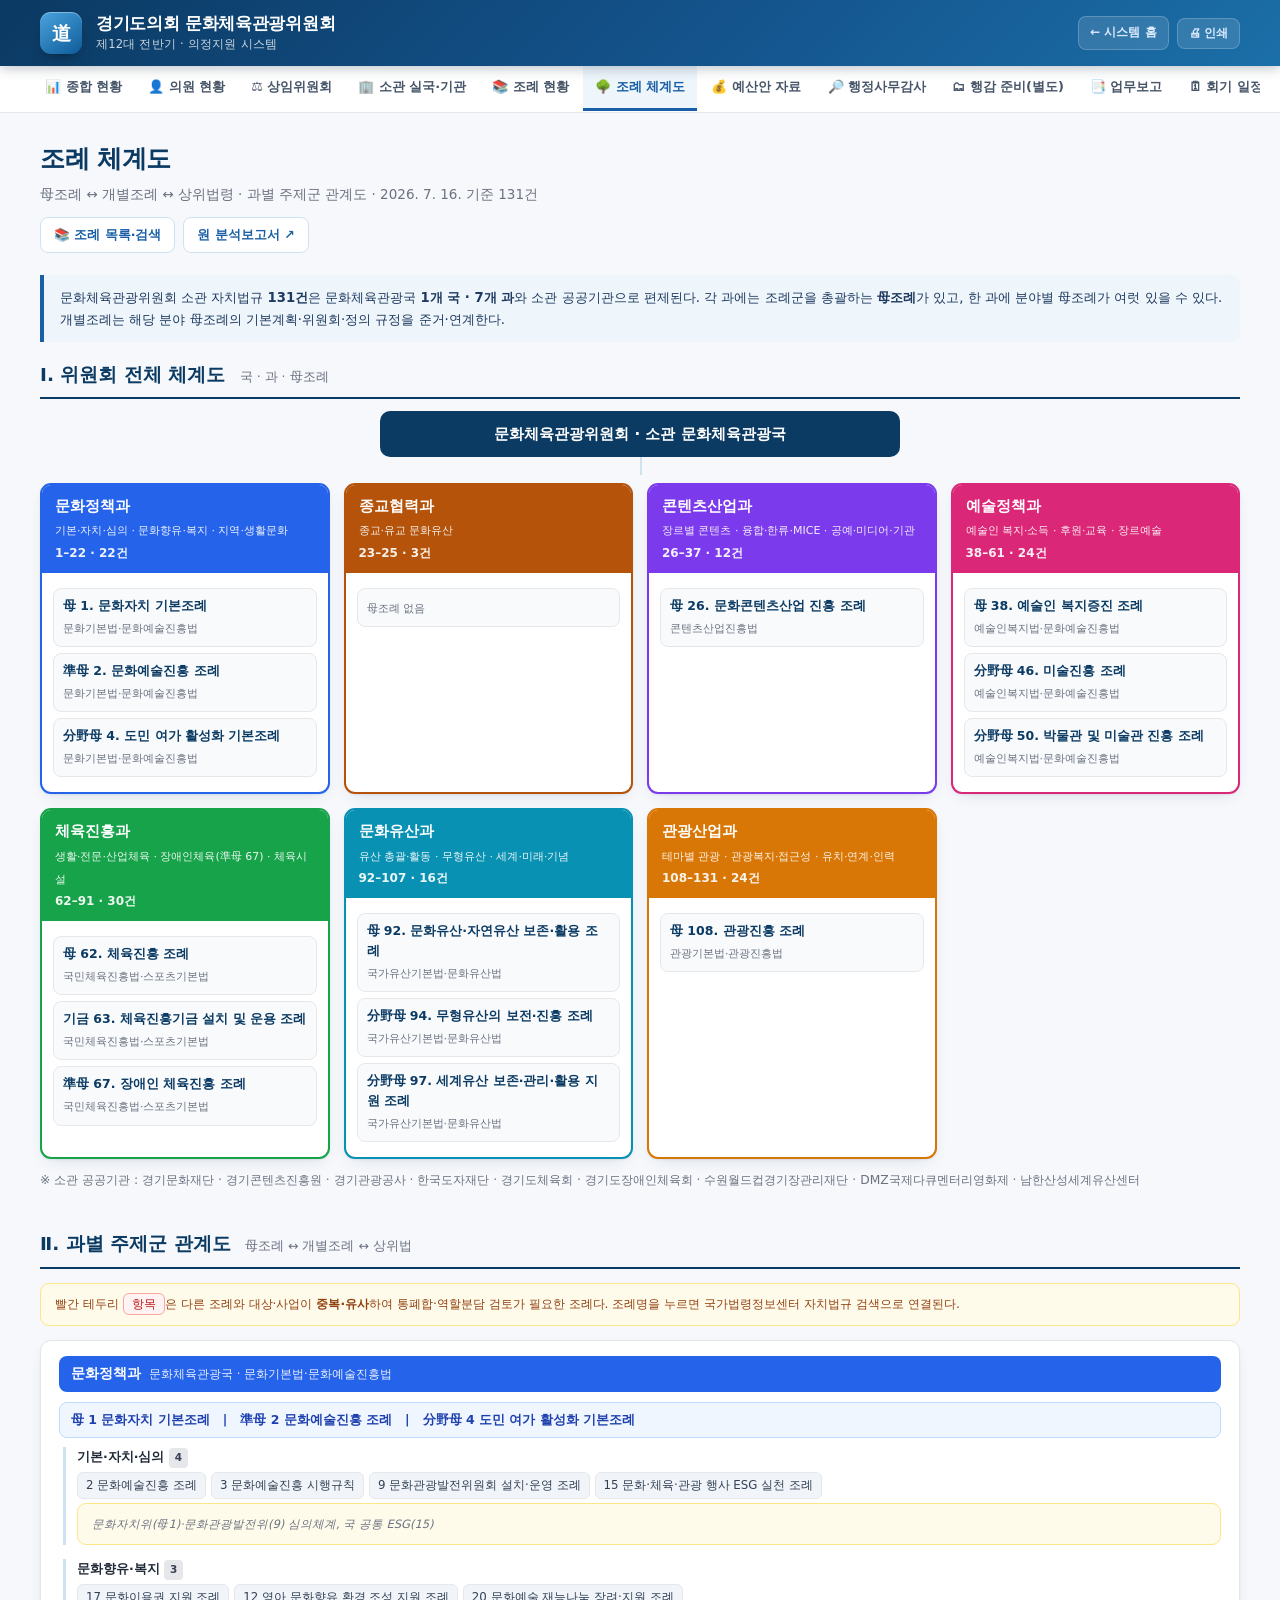
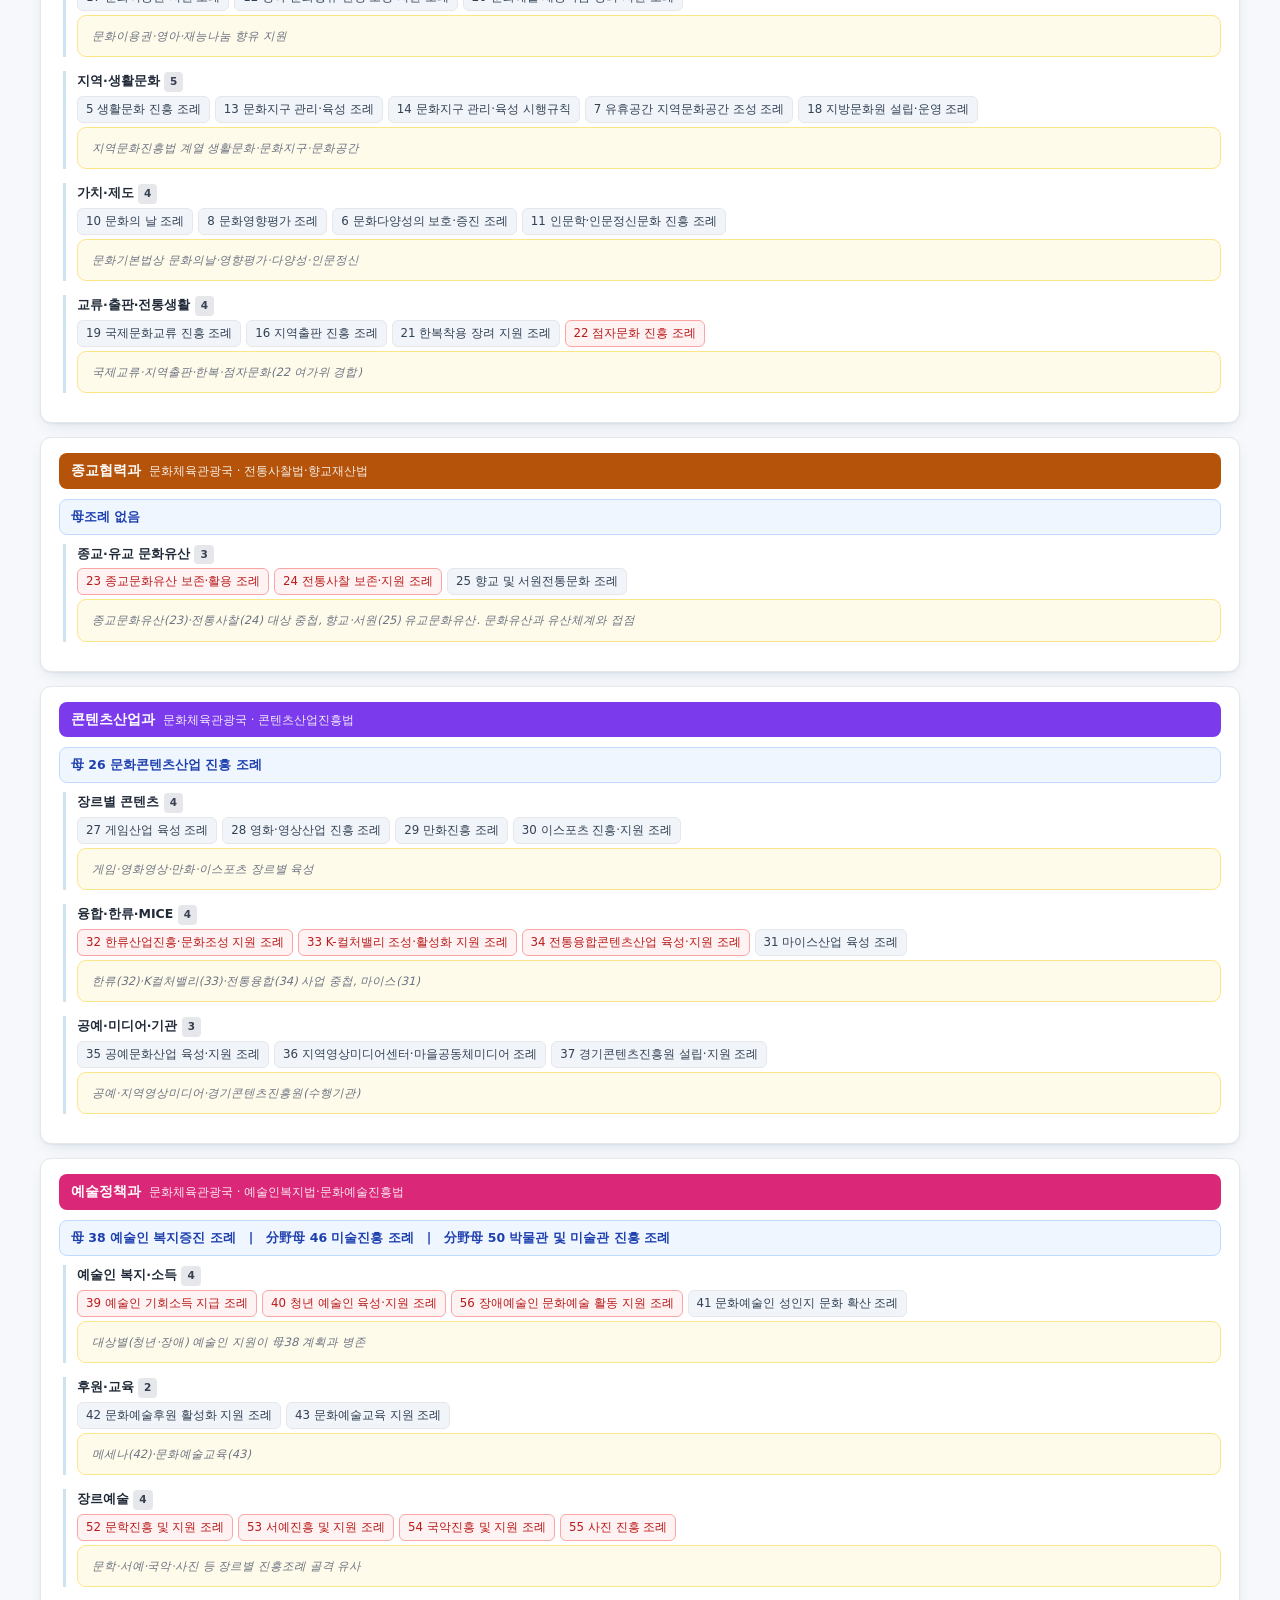
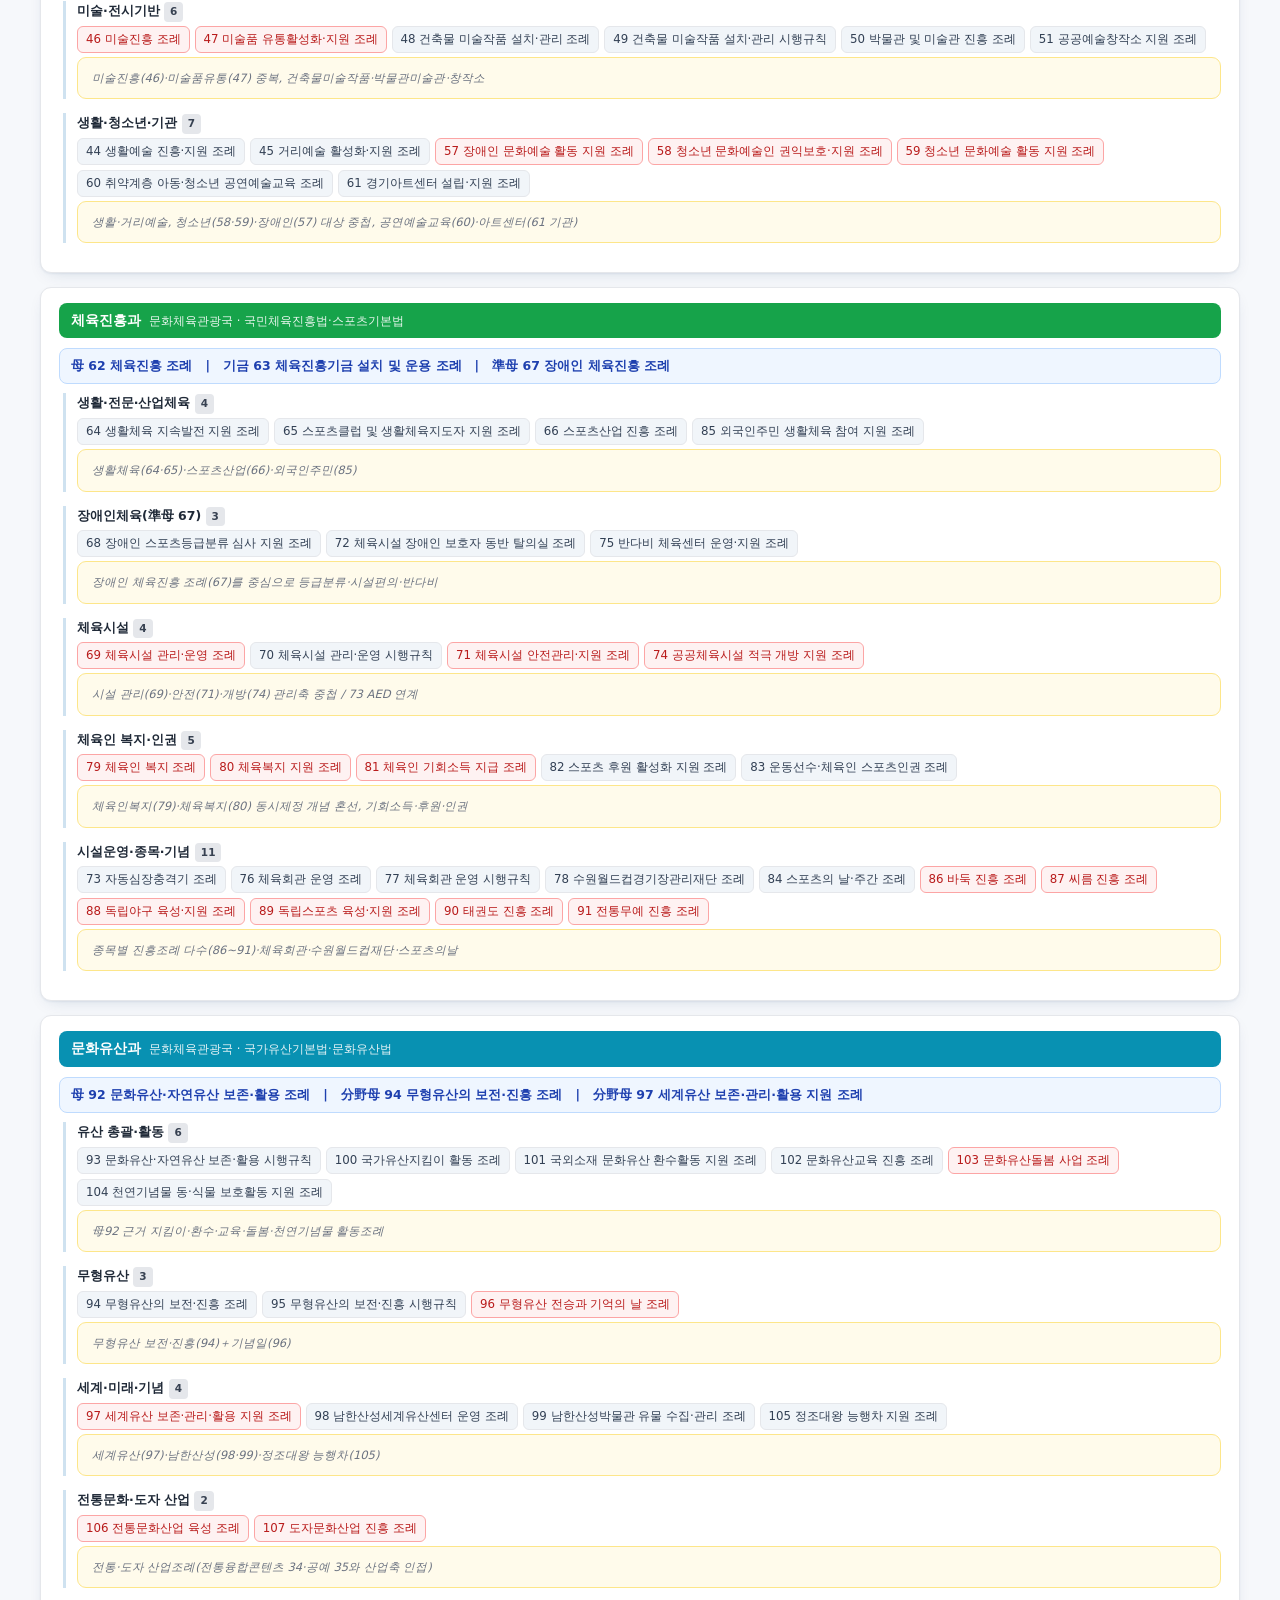
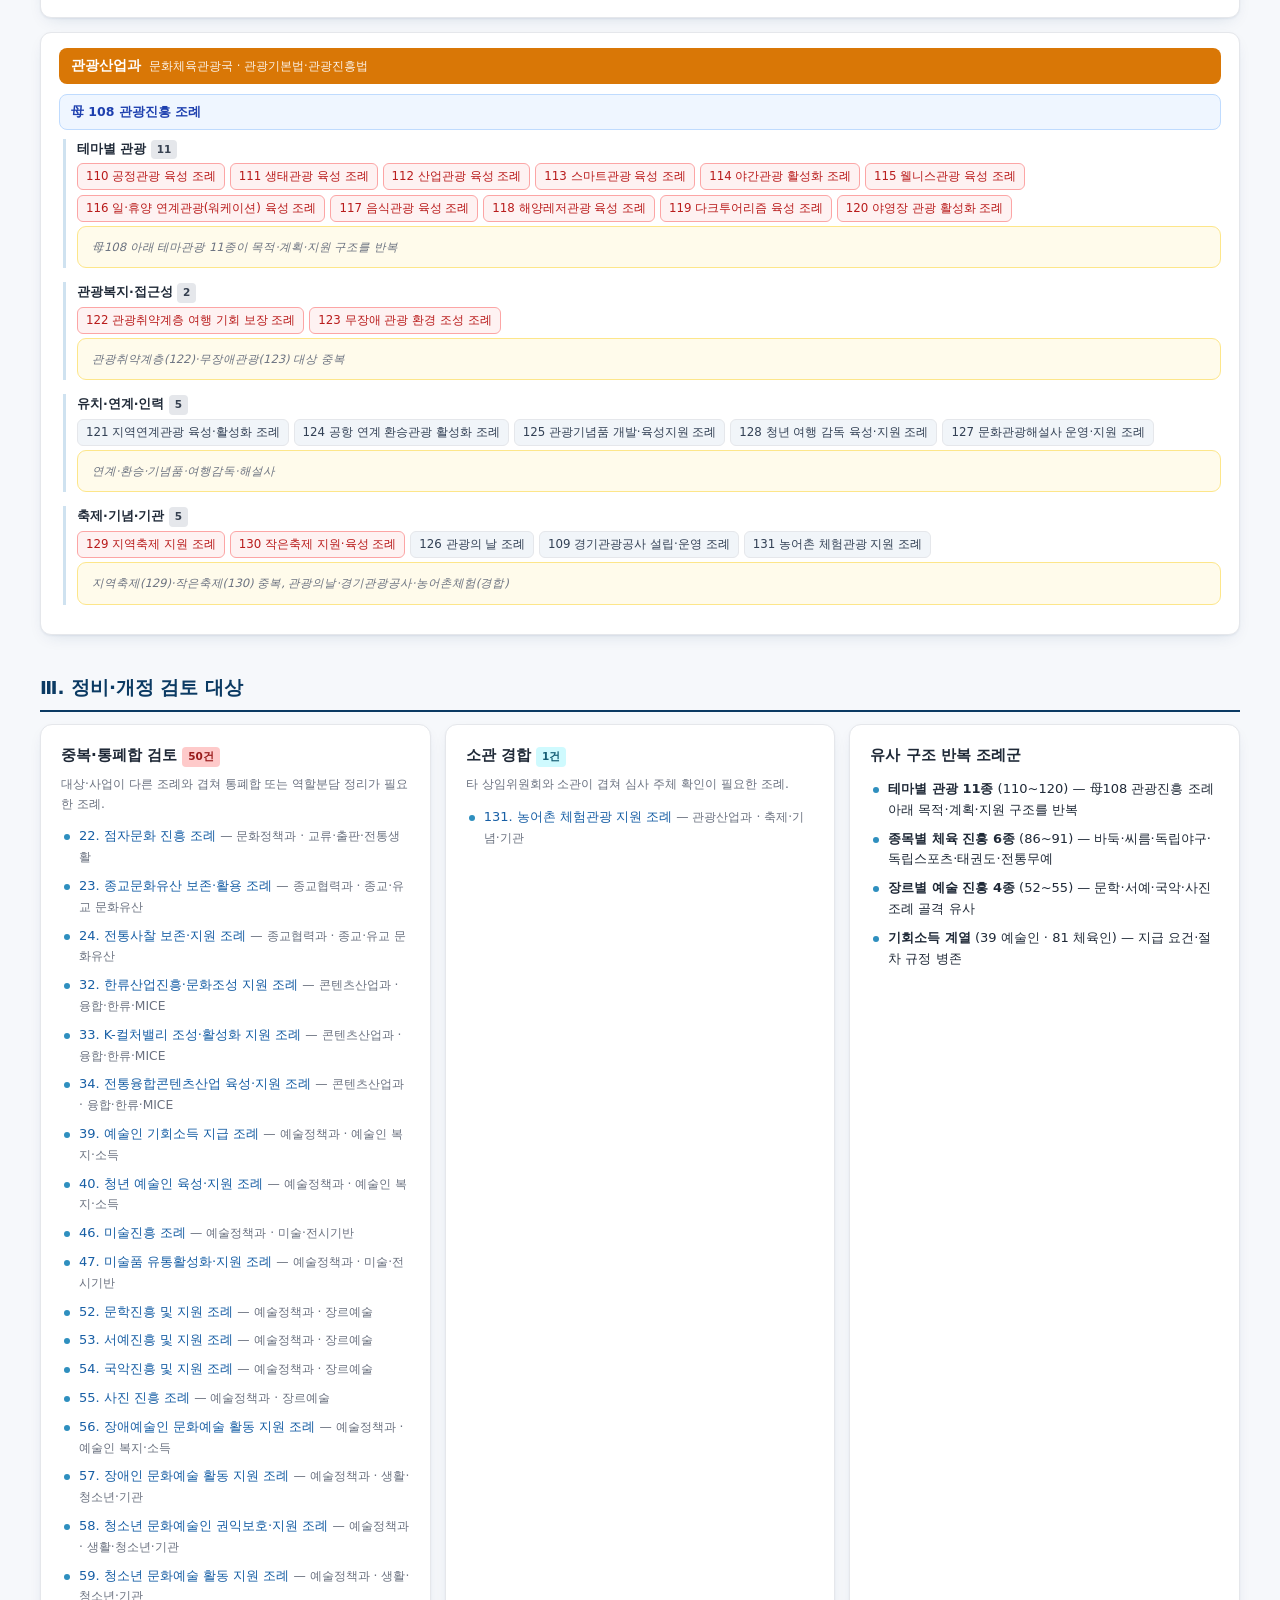
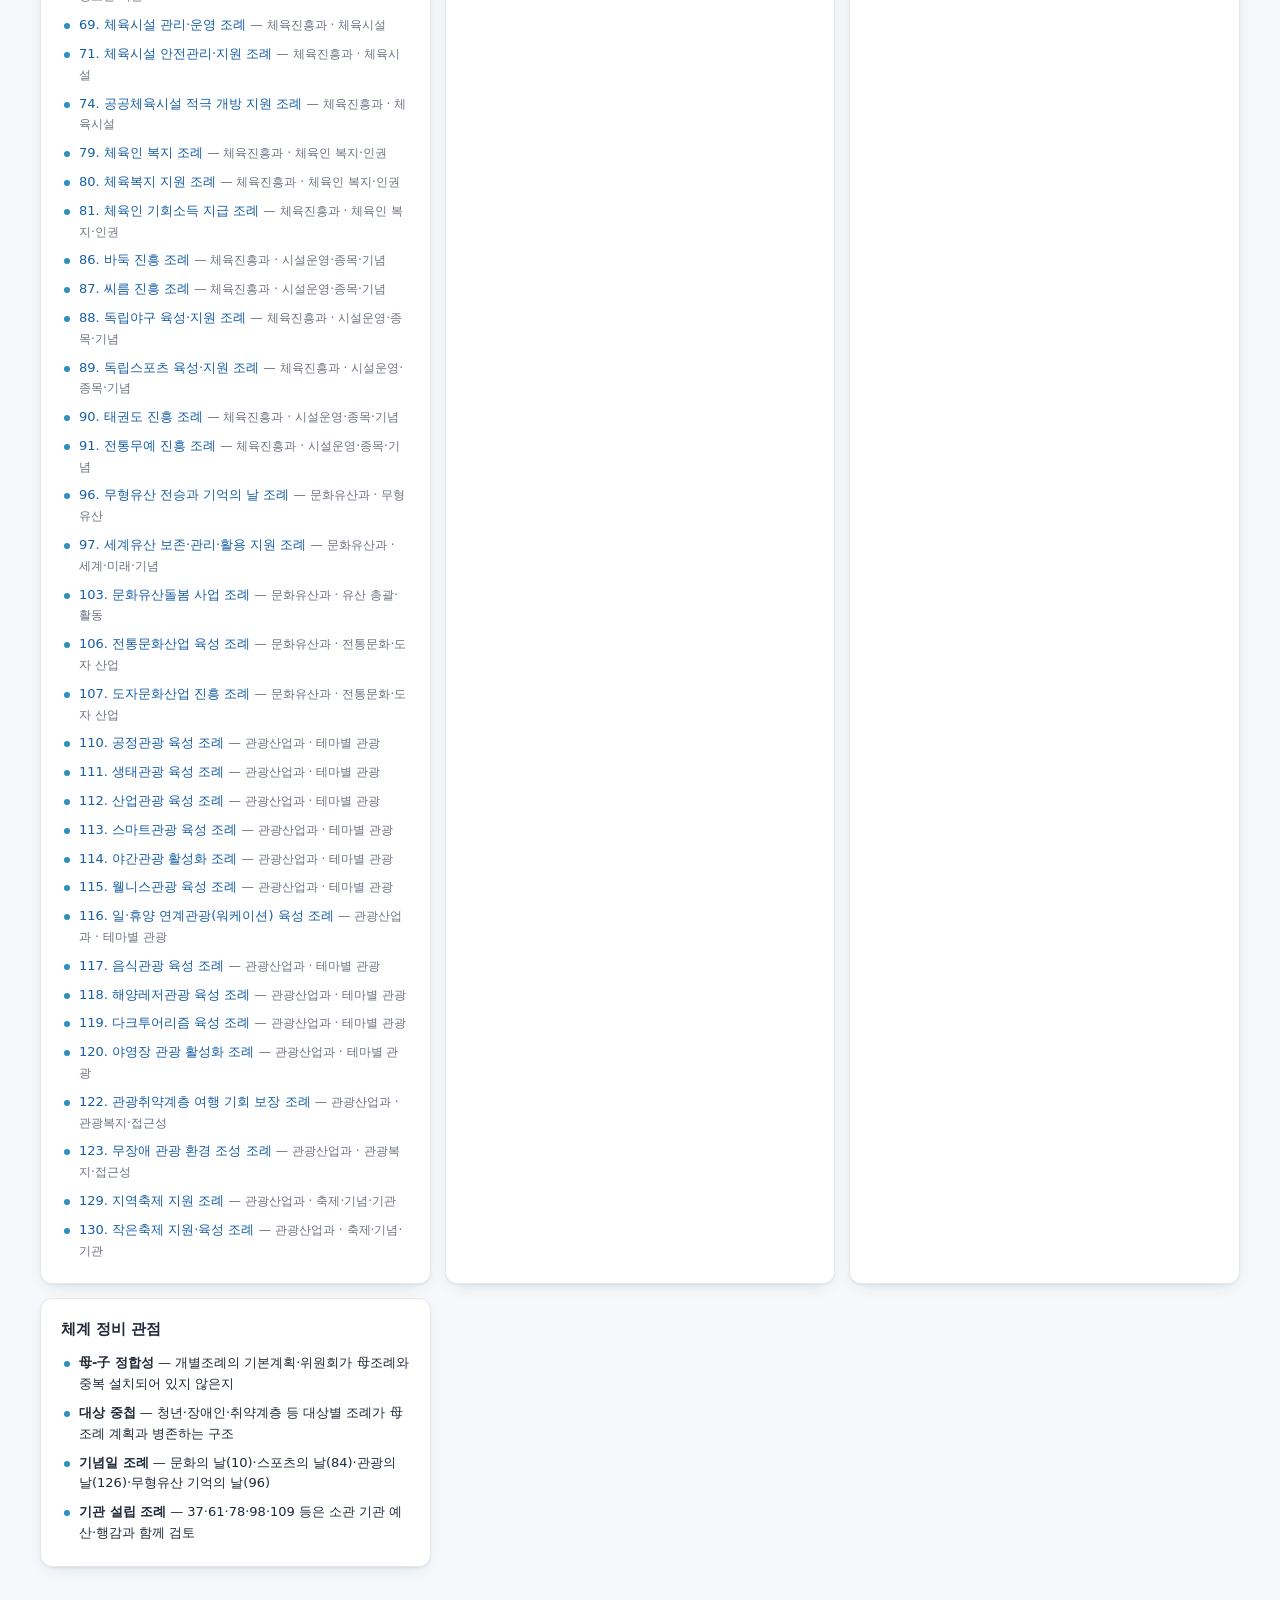
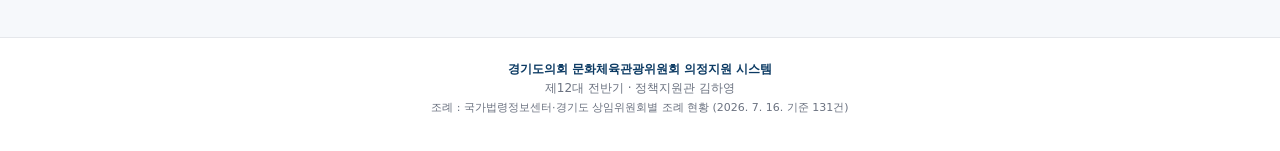
==== maptree.html @ d8f38778 "feat: 문화체육관광위원회 의정지원 시스템 공개 배포본 제12대 전반기 문화체육관광위원회 의정지원 사이트 11개 페이지.  - 위원 15명 현황(직위·정당·선거구), 소관 자치법" ====
<!DOCTYPE html>
<html lang="ko">
<head>
<meta charset="UTF-8">
<meta name="viewport" content="width=device-width,initial-scale=1">
<title>조례 체계도 | 경기도의회 문화체육관광위원회</title>
<link rel="stylesheet" href="assets/site.css">
<style>
  .root{text-align:center;background:var(--navy);color:#fff;font-weight:800;padding:11px;border-radius:10px;
    max-width:520px;margin:10px auto 26px;position:relative;font-size:15px}
  .root:after{content:"";position:absolute;left:50%;bottom:-18px;width:2px;height:18px;background:var(--gb)}
  .guks{display:grid;grid-template-columns:repeat(auto-fit,minmax(255px,1fr));gap:14px}
  .guk{border:2px solid var(--gc);border-radius:11px;overflow:hidden;background:#fff;box-shadow:var(--shadow)}
  .guk-head{background:var(--gc);color:#fff;padding:10px 13px}
  .guk-head b{font-size:14.5px;display:block}
  .guk-head span{font-size:11px;opacity:.92}
  .guk-head .cn{font-size:12px;font-weight:800;margin-top:2px;display:block}
  .guk-body{padding:9px 11px}
  .mo{border:1px solid var(--line);border-radius:8px;padding:7px 9px;margin:6px 0;background:#f8fafc}
  .mo b{font-size:12.5px;display:block;color:var(--navy)}
  .mo span{font-size:11px;color:var(--mut)}
  .tree{border:1px solid var(--line);border-radius:11px;background:#fff;padding:15px 18px;margin-bottom:14px;
    box-shadow:var(--shadow);break-inside:avoid}
  .tree > .hd{font-weight:800;color:#fff;background:var(--gc);border-radius:8px;padding:7px 12px;
    font-size:13.5px;margin-bottom:10px;display:flex;flex-wrap:wrap;gap:8px;align-items:baseline}
  .tree > .hd span{font-weight:400;font-size:11.5px;opacity:.9}
  .branch{margin:9px 0 9px 4px;border-left:3px solid var(--gb);padding-left:11px}
  .branch > .bh{font-weight:700;font-size:12.5px;color:var(--ink);margin-bottom:4px}
  .branch .note{font-size:11.5px;color:var(--mut);font-style:italic;margin-top:4px}
  .mrow{background:#eff6ff;border:1px solid #bfdbfe;border-radius:8px;padding:7px 11px;
    font-size:12.5px;color:#1e40af;font-weight:700;margin-bottom:9px}
</style>
</head>
<body>
<div class="wrap">
  <div class="page-head">
    <h1>조례 체계도</h1>
    <p class="sub">母조례 ↔ 개별조례 ↔ 상위법령 · 과별 주제군 관계도 · 2026. 7. 16. 기준 131건</p>
    <div class="acts">
      <a class="btn" href="ordinances.html">📚 조례 목록·검색</a>
      <a class="btn" href="../문화체육관광위원회_조례체계분석.html">원 분석보고서 ↗</a>
    </div>
  </div>

  <div class="lead-box">
    문화체육관광위원회 소관 자치법규 <b>131건</b>은 문화체육관광국 <b>1개 국 · 7개 과</b>와 소관 공공기관으로 편제된다.
    각 과에는 조례군을 총괄하는 <b>母조례</b>가 있고, 한 과에 분야별 母조례가 여럿 있을 수 있다.
    개별조례는 해당 분야 母조례의 기본계획·위원회·정의 규정을 준거·연계한다.
  </div>

  <h2 class="sec">Ⅰ. 위원회 전체 체계도 <small>국 · 과 · 母조례</small></h2>
  <div class="root">문화체육관광위원회 · 소관 문화체육관광국</div>
  <div class="guks" id="guks"></div>
  <p class="muted" style="margin-top:12px">※ 소관 공공기관 : 경기문화재단 · 경기콘텐츠진흥원 · 경기관광공사 · 한국도자재단 · 경기도체육회 ·
    경기도장애인체육회 · 수원월드컵경기장관리재단 · DMZ국제다큐멘터리영화제 · 남한산성세계유산센터</p>

  <h2 class="sec">Ⅱ. 과별 주제군 관계도 <small>母조례 ↔ 개별조례 ↔ 상위법</small></h2>
  <div class="note">
    빨간 테두리 <span class="chip dup">항목</span>은 다른 조례와 대상·사업이 <b>중복·유사</b>하여 통폐합·역할분담 검토가 필요한 조례다.
    조례명을 누르면 국가법령정보센터 자치법규 검색으로 연결된다.
  </div>
  <div id="trees"></div>

  <h2 class="sec">Ⅲ. 정비·개정 검토 대상</h2>
  <div class="grid g2" id="review"></div>
</div>

<script src="assets/site.js"></script>
<script>
shell('maptree.html');
const COLORS = ['#2563eb','#b45309','#7c3aed','#db2777','#16a34a','#0891b2','#d97706'];
const lawURL = n => 'https://www.law.go.kr/LSW/ordinScListR.do?query=' + encodeURIComponent('경기도 ' + n);

(async () => {
  const O = await load('ordinances.json');
  const ORD = O.ordinances, D = O.depts;
  const by = n => ORD.find(o=>o.no===n);

  guks.innerHTML = D.map((d,i)=>{
    const list = ORD.filter(o=>o.dept===d.dept);
    const mo = list.filter(o=>o.role);
    const nos = list.map(o=>o.no);
    return `<div class="guk" style="--gc:${COLORS[i%7]}">
      <div class="guk-head">
        <b>${d.dept}</b>
        <span>${d.groups.map(g=>g.group).slice(0,3).join(' · ')}</span>
        <span class="cn">${Math.min(...nos)}–${Math.max(...nos)} · ${list.length}건</span>
      </div>
      <div class="guk-body">
        ${mo.map(o=>`<div class="mo"><b>${o.role} ${o.no}. ${o.name}</b>
          <span>${d.law}</span></div>`).join('') || '<div class="mo"><span>母조례 없음</span></div>'}
      </div></div>`;
  }).join('');

  trees.innerHTML = D.map((d,i)=>{
    const mo = ORD.filter(o=>o.dept===d.dept && o.role);
    return `<div class="tree" style="--gc:${COLORS[i%7]}">
      <div class="hd">${d.dept}<span>문화체육관광국 · ${d.law}</span></div>
      <div class="mrow">${mo.map(o=>`${o.role} ${o.no} ${o.name}`).join('　|　') || '母조례 없음'}</div>
      ${d.groups.map(g=>`
        <div class="branch">
          <div class="bh">${g.group} <span class="tag grey">${g.ids.length}</span></div>
          <div class="chips">${g.ids.map(n=>{const o=by(n);
            return `<span class="chip ${o.dup?'dup':''}"><a href="${lawURL(o.name)}" target="_blank" rel="noopener">${n} ${o.name}</a></span>`;
          }).join('')}</div>
          ${g.note ? `<div class="note">${g.note}</div>` : ''}
        </div>`).join('')}
    </div>`;
  }).join('');

  const dup = ORD.filter(o=>o.dup), comp = ORD.filter(o=>o.comp);
  review.innerHTML = `
    <div class="card">
      <h3 class="sub" style="margin-top:0">중복·통폐합 검토 <span class="tag dup">${dup.length}건</span></h3>
      <p class="muted" style="margin-bottom:8px">대상·사업이 다른 조례와 겹쳐 통폐합 또는 역할분담 정리가 필요한 조례.</p>
      <ul class="tick">${dup.map(o=>
        `<li><a href="${lawURL(o.name)}" target="_blank" rel="noopener">${o.no}. ${o.name}</a>
         <span class="muted">— ${o.dept} · ${o.group}</span></li>`).join('') || '<li class="muted">해당 없음</li>'}</ul>
    </div>
    <div class="card">
      <h3 class="sub" style="margin-top:0">소관 경합 <span class="tag comp">${comp.length}건</span></h3>
      <p class="muted" style="margin-bottom:8px">타 상임위원회와 소관이 겹쳐 심사 주체 확인이 필요한 조례.</p>
      <ul class="tick">${comp.map(o=>
        `<li><a href="${lawURL(o.name)}" target="_blank" rel="noopener">${o.no}. ${o.name}</a>
         <span class="muted">— ${o.dept} · ${o.group}</span></li>`).join('') || '<li class="muted">해당 없음</li>'}</ul>
    </div>
    <div class="card">
      <h3 class="sub" style="margin-top:0">유사 구조 반복 조례군</h3>
      <ul class="tick">
        <li><b>테마별 관광 11종</b> (110~120) — 母108 관광진흥 조례 아래 목적·계획·지원 구조를 반복</li>
        <li><b>종목별 체육 진흥 6종</b> (86~91) — 바둑·씨름·독립야구·독립스포츠·태권도·전통무예</li>
        <li><b>장르별 예술 진흥 4종</b> (52~55) — 문학·서예·국악·사진 조례 골격 유사</li>
        <li><b>기회소득 계열</b> (39 예술인 · 81 체육인) — 지급 요건·절차 규정 병존</li>
      </ul>
    </div>
    <div class="card">
      <h3 class="sub" style="margin-top:0">체계 정비 관점</h3>
      <ul class="tick">
        <li><b>母-子 정합성</b> — 개별조례의 기본계획·위원회가 母조례와 중복 설치되어 있지 않은지</li>
        <li><b>대상 중첩</b> — 청년·장애인·취약계층 등 대상별 조례가 母조례 계획과 병존하는 구조</li>
        <li><b>기념일 조례</b> — 문화의 날(10)·스포츠의 날(84)·관광의 날(126)·무형유산 기억의 날(96)</li>
        <li><b>기관 설립 조례</b> — 37·61·78·98·109 등은 소관 기관 예산·행감과 함께 검토</li>
      </ul>
    </div>`;
})();
</script>
</body>
</html>
---- assets/site.css ----
/* 경기도의회 문화체육관광위원회 의정지원 시스템 */
:root{
  --navy:#0b3a63; --gd:#185FA5; --gm:#2e8fbf; --gl:#eef5fb; --gb:#cfe2f0;
  --ink:#1f2937; --mut:#6b7280; --line:#e5e7eb; --bg:#f6f8fb; --wh:#fff;
  --amber:#d97706; --red:#dc2626; --green:#16a34a; --vio:#7c3aed;
  --shadow:0 1px 2px rgba(11,58,99,.06), 0 6px 18px -8px rgba(11,58,99,.18);
}
*{box-sizing:border-box;margin:0;padding:0}
html{scroll-behavior:smooth;scroll-padding-top:120px}
body{font-family:'Pretendard','Noto Sans KR','Malgun Gothic',system-ui,sans-serif;
  color:var(--ink);background:var(--bg);line-height:1.6;font-size:14.5px;-webkit-text-size-adjust:100%}
a{color:var(--gd);text-decoration:none}
a:hover{text-decoration:underline}

/* ── 헤더 ── */
.topbar{background:linear-gradient(135deg,#0b3a63 0%,#14538c 55%,#1b6fa8 100%);color:#fff;position:sticky;top:0;z-index:50;
  box-shadow:0 2px 12px rgba(6,32,58,.28)}
.topbar-in{max-width:1240px;margin:0 auto;padding:12px 20px;display:flex;align-items:center;gap:14px;flex-wrap:wrap}
.crest{width:42px;height:42px;border-radius:11px;display:flex;align-items:center;justify-content:center;
  font-size:19px;font-weight:800;background:linear-gradient(145deg,#4aa3de,#0e5c99);flex-shrink:0;
  box-shadow:inset 0 1px 0 rgba(255,255,255,.35),0 6px 14px -6px rgba(0,0,0,.5)}
.brand{line-height:1.25;margin-right:auto}
.brand b{display:block;font-size:16.5px;font-weight:800;letter-spacing:-.3px}
.brand span{font-size:11.5px;opacity:.78;letter-spacing:.02em}
.brand a{color:#fff;text-decoration:none}
.topbar-act{display:flex;gap:8px;align-items:center}
.tb-btn{font-size:12px;font-weight:700;color:#dbeafe;background:rgba(255,255,255,.12);
  border:1px solid rgba(255,255,255,.2);border-radius:8px;padding:6px 11px;cursor:pointer}
.tb-btn:hover{background:rgba(255,255,255,.22);color:#fff;text-decoration:none}

/* ── 내비게이션 ── */
.nav{background:#fff;border-bottom:1px solid var(--line);position:sticky;top:66px;z-index:45}
.nav-in{max-width:1240px;margin:0 auto;padding:0 20px;display:flex;gap:2px;overflow-x:auto;scrollbar-width:thin}
.nav-in::-webkit-scrollbar{height:4px}
.nav-in::-webkit-scrollbar-thumb{background:var(--gb);border-radius:2px}
.nav a{white-space:nowrap;font-size:13px;font-weight:600;color:#475569;padding:11px 12px;
  border-bottom:3px solid transparent;text-decoration:none}
.nav a:hover{color:var(--gd);background:var(--gl)}
.nav a.on{color:var(--gd);border-bottom-color:var(--gd);background:var(--gl)}

/* ── 레이아웃 ── */
.wrap{max-width:1240px;margin:0 auto;padding:26px 20px 70px}
.page-head{margin-bottom:22px}
.page-head h1{font-size:25px;font-weight:800;color:var(--navy);letter-spacing:-.5px}
.page-head .sub{color:var(--mut);font-size:13.5px;margin-top:5px}
.page-head .acts{margin-top:12px;display:flex;gap:8px;flex-wrap:wrap}
.btn{display:inline-flex;align-items:center;gap:6px;font-size:12.5px;font-weight:700;
  border:1px solid var(--gb);background:#fff;color:var(--gd);border-radius:8px;padding:7px 13px;cursor:pointer}
.btn:hover{background:var(--gl);text-decoration:none}
.btn.primary{background:var(--gd);color:#fff;border-color:var(--gd)}
.btn.primary:hover{background:#12508f}

h2.sec{font-size:18.5px;font-weight:800;color:var(--navy);margin:38px 0 12px;
  padding-bottom:8px;border-bottom:2px solid var(--navy)}
h2.sec:first-of-type{margin-top:6px}
h2.sec small{font-weight:400;font-size:12.5px;color:var(--mut);margin-left:8px}
h3.sub{font-size:15px;font-weight:700;color:var(--ink);margin:22px 0 8px}

.card{background:#fff;border:1px solid var(--line);border-radius:12px;padding:18px 20px;box-shadow:var(--shadow)}
.grid{display:grid;gap:14px}
.g2{grid-template-columns:repeat(auto-fit,minmax(300px,1fr))}
.g3{grid-template-columns:repeat(auto-fit,minmax(230px,1fr))}
.g4{grid-template-columns:repeat(auto-fit,minmax(178px,1fr))}

/* ── 통계 카드 ── */
.stat{background:#fff;border:1px solid var(--line);border-radius:12px;padding:16px 18px;box-shadow:var(--shadow);
  border-top:3px solid var(--gd)}
.stat .k{font-size:11.5px;font-weight:700;color:var(--mut);letter-spacing:.02em}
.stat .v{font-size:26px;font-weight:800;color:var(--navy);letter-spacing:-1px;margin-top:3px;line-height:1.15}
.stat .v small{font-size:14px;font-weight:700;margin-left:2px}
.stat .d{font-size:11.5px;color:var(--mut);margin-top:5px}
.stat.up{border-top-color:var(--green)} .stat.dn{border-top-color:var(--red)}
.up-t{color:var(--green);font-weight:700} .dn-t{color:var(--red);font-weight:700}

/* ── 표 ── */
.tbl-wrap{overflow-x:auto;border:1px solid var(--line);border-radius:10px;background:#fff}
table.tbl{border-collapse:collapse;width:100%;font-size:12.8px;min-width:520px}
table.tbl th{background:#f1f5f9;color:#334155;font-weight:700;font-size:11.8px;text-align:left;
  padding:9px 10px;border-bottom:1px solid var(--line);white-space:nowrap;position:sticky;top:0}
table.tbl td{padding:8px 10px;border-bottom:1px solid #f1f5f9;vertical-align:top}
table.tbl tbody tr:last-child td{border-bottom:none}
table.tbl tbody tr:hover{background:#f8fafc}
table.tbl td.n,table.tbl th.n{text-align:right;font-variant-numeric:tabular-nums;white-space:nowrap}
table.tbl td.c,table.tbl th.c{text-align:center;white-space:nowrap}
table.tbl tr.total td{background:var(--gl);font-weight:800;color:var(--navy);border-top:2px solid var(--gb)}

/* ── 뱃지 ── */
.tag{display:inline-block;font-size:10.5px;font-weight:700;border-radius:4px;padding:2px 6px;
  white-space:nowrap;line-height:1.5}
.tag.mo{background:var(--gd);color:#fff}
.tag.sub{background:#fbbf24;color:#5b3a00}
.tag.fund{background:#fef9c3;color:#854d0e}
.tag.rule{background:#e0e7ff;color:#3730a3}
.tag.dup{background:#fecaca;color:#991b1b}
.tag.comp{background:#cffafe;color:#155e75}
.tag.new{background:#dcfce7;color:#166534}
.tag.sun{background:#f1f5f9;color:#475569}
.tag.chg{background:#f3e8ff;color:#6b21a8}
.tag.dem{background:#dbeafe;color:#1e40af}
.tag.ppp{background:#fee2e2;color:#991b1b}
.tag.grey{background:#e5e7eb;color:#374151}

/* ── 바 차트 ── */
.bars{display:flex;flex-direction:column;gap:7px}
.bar-row{display:grid;grid-template-columns:110px 1fr 96px;gap:10px;align-items:center;font-size:12.3px}
.bar-row .lb{text-align:right;color:#334155;font-weight:600;white-space:nowrap;overflow:hidden;text-overflow:ellipsis}
.bar-track{background:#eef2f7;border-radius:5px;height:20px;position:relative;overflow:hidden}
.bar-fill{height:100%;border-radius:5px;background:linear-gradient(90deg,var(--gm),var(--gd));
  transition:width .6s cubic-bezier(.2,.8,.2,1)}
.bar-row .vl{font-variant-numeric:tabular-nums;color:var(--navy);font-weight:700;white-space:nowrap;font-size:11.8px}

/* ── 도넛 ── */
.donut-wrap{display:flex;gap:22px;align-items:center;flex-wrap:wrap}
.legend{display:flex;flex-direction:column;gap:5px;font-size:12.3px;min-width:200px}
.legend div{display:flex;align-items:center;gap:7px}
.legend i{width:11px;height:11px;border-radius:3px;flex-shrink:0}
.legend b{margin-left:auto;font-variant-numeric:tabular-nums;color:var(--navy)}

/* ── 위원 카드 ── */
.mcard{background:#fff;border:1px solid var(--line);border-radius:12px;padding:15px 16px;box-shadow:var(--shadow);
  border-left:4px solid var(--gb)}
.mcard.lead{border-left-color:var(--gd);background:linear-gradient(180deg,#f8fbfe,#fff)}
.mcard .role{font-size:11px;font-weight:800;color:var(--gd);letter-spacing:.04em}
.mcard .nm{font-size:19px;font-weight:800;color:var(--navy);margin:2px 0 6px;letter-spacing:-.5px}
.mcard .meta{font-size:12.3px;color:var(--mut);display:flex;gap:6px;flex-wrap:wrap;align-items:center}

/* ── 목록/칩 ── */
.chips{display:flex;flex-wrap:wrap;gap:5px}
.chip{background:#f1f5f9;border:1px solid var(--line);border-radius:6px;font-size:11.8px;padding:3px 8px;color:#334155}
.chip.dup{border-color:#fca5a5;background:#fef2f2;color:#b91c1c}
.chip a{color:inherit}

.note{background:#fffbeb;border:1px solid #fde68a;border-radius:9px;padding:11px 14px;
  font-size:12.3px;color:#92400e;margin:14px 0}
.lead-box{background:var(--gl);border-left:4px solid var(--gd);border-radius:0 9px 9px 0;
  padding:12px 16px;margin:12px 0 18px;font-size:13.2px;color:#1e3a5f}
.muted{color:var(--mut);font-size:12.3px}
ul.tick{list-style:none;font-size:13px}
ul.tick li{padding:4px 0 4px 18px;position:relative}
ul.tick li:before{content:"";position:absolute;left:3px;top:12px;width:6px;height:6px;
  border-radius:50%;background:var(--gm)}

/* ── 검색 ── */
.searchbar{display:flex;gap:8px;flex-wrap:wrap;margin:14px 0;align-items:center}
.searchbar input[type=search],.searchbar input[type=text]{flex:1;min-width:220px;font:inherit;font-size:13.5px;
  border:1px solid var(--gb);border-radius:9px;padding:9px 13px;background:#fff}
.searchbar input:focus{outline:2px solid var(--gm);outline-offset:-1px}
.searchbar select{font:inherit;font-size:13px;border:1px solid var(--gb);border-radius:9px;padding:9px 11px;background:#fff}
.count-badge{font-size:12.5px;color:var(--mut);font-weight:600;white-space:nowrap}
mark{background:#fef08a;padding:0 1px;border-radius:2px}

/* ── 링크 타일 ── */
.links{display:grid;grid-template-columns:repeat(auto-fit,minmax(185px,1fr));gap:10px}
.links a{background:#fff;border:1px solid var(--line);border-radius:10px;padding:12px 14px;
  display:block;box-shadow:var(--shadow);text-decoration:none}
.links a:hover{border-color:var(--gm);transform:translateY(-2px);transition:.15s}
.links b{display:block;font-size:13.2px;color:var(--navy);font-weight:700}
.links span{font-size:11.5px;color:var(--mut)}

/* ── 빠른 이동 ── */
.quick{display:grid;grid-template-columns:repeat(auto-fit,minmax(210px,1fr));gap:12px}
.quick a{background:linear-gradient(150deg,#fff,#f4f9fd);border:1px solid var(--gb);border-radius:12px;
  padding:16px 17px;text-decoration:none;box-shadow:var(--shadow);display:block}
.quick a:hover{border-color:var(--gd);box-shadow:0 10px 22px -10px rgba(11,58,99,.4);transform:translateY(-2px);transition:.15s}
.quick .ic{font-size:21px}
.quick b{display:block;font-size:14.5px;color:var(--navy);font-weight:800;margin-top:6px}
.quick span{font-size:12px;color:var(--mut)}

footer{border-top:1px solid var(--line);background:#fff;padding:22px 20px 34px;text-align:center;
  font-size:12px;color:var(--mut)}
footer b{color:var(--navy)}

.empty{text-align:center;padding:34px 20px;color:var(--mut);font-size:13px}

@media(max-width:640px){
  .nav{top:60px}
  .topbar-in{padding:9px 14px}
  .brand b{font-size:14px} .brand span{font-size:10.5px}
  .wrap{padding:18px 14px 50px}
  .page-head h1{font-size:20px}
  .bar-row{grid-template-columns:86px 1fr 78px;font-size:11.5px}
  .stat .v{font-size:22px}
}
@media print{
  .topbar,.nav,.page-head .acts,.searchbar,.btn,footer .np{display:none!important}
  body{background:#fff;font-size:11px}
  .card,.stat,.tbl-wrap{box-shadow:none;break-inside:avoid}
  .wrap{max-width:none;padding:0}
  a{color:inherit;text-decoration:none}
}

/* ── 내 컴퓨터에서만 열리는 링크(공개 주소에서 비활성) ── */
.links a.off{opacity:.55;cursor:default;background:#f8fafc;border-style:dashed}
.links a.off:hover{transform:none;border-color:var(--line)}
.links a.off em{display:block;font-size:10.5px;color:var(--amber);font-style:normal;font-weight:700;margin-top:3px}
.budget-note{background:#eff6ff;border-color:#bfdbfe;color:#1e40af}
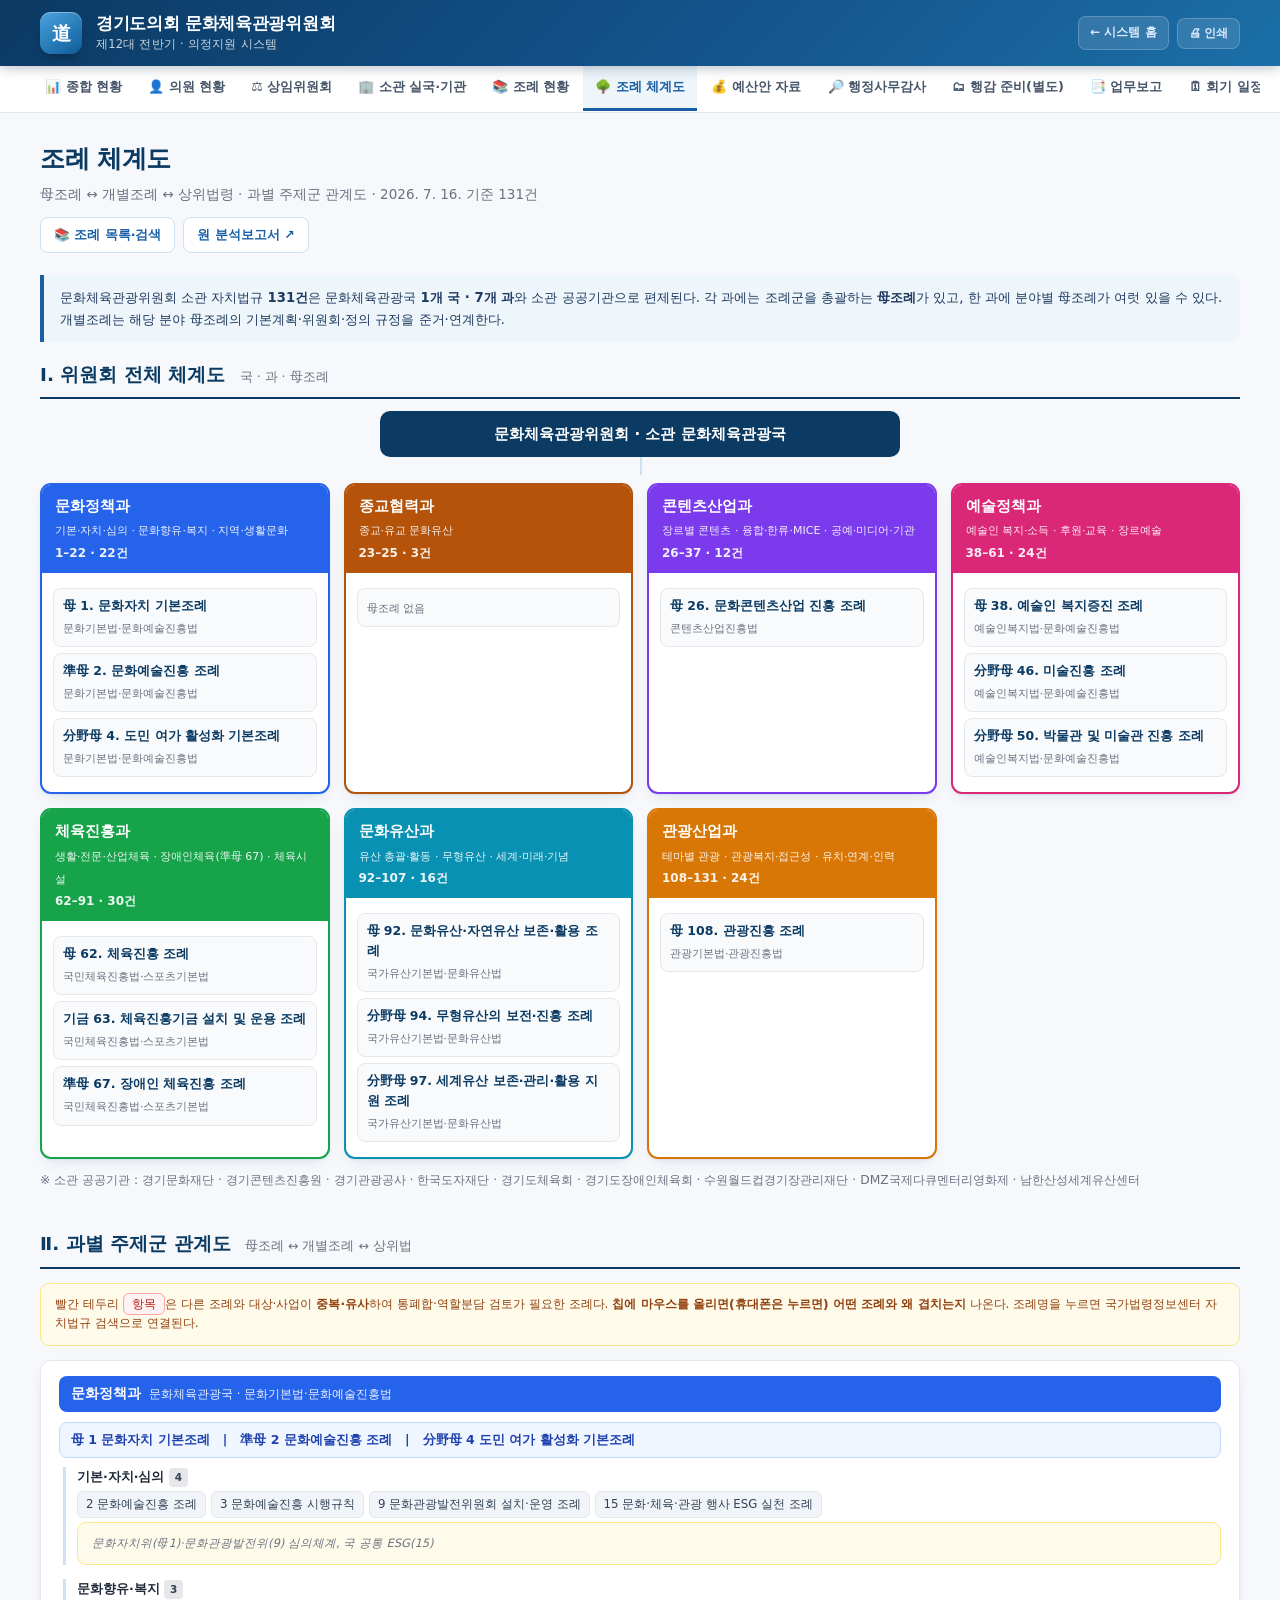
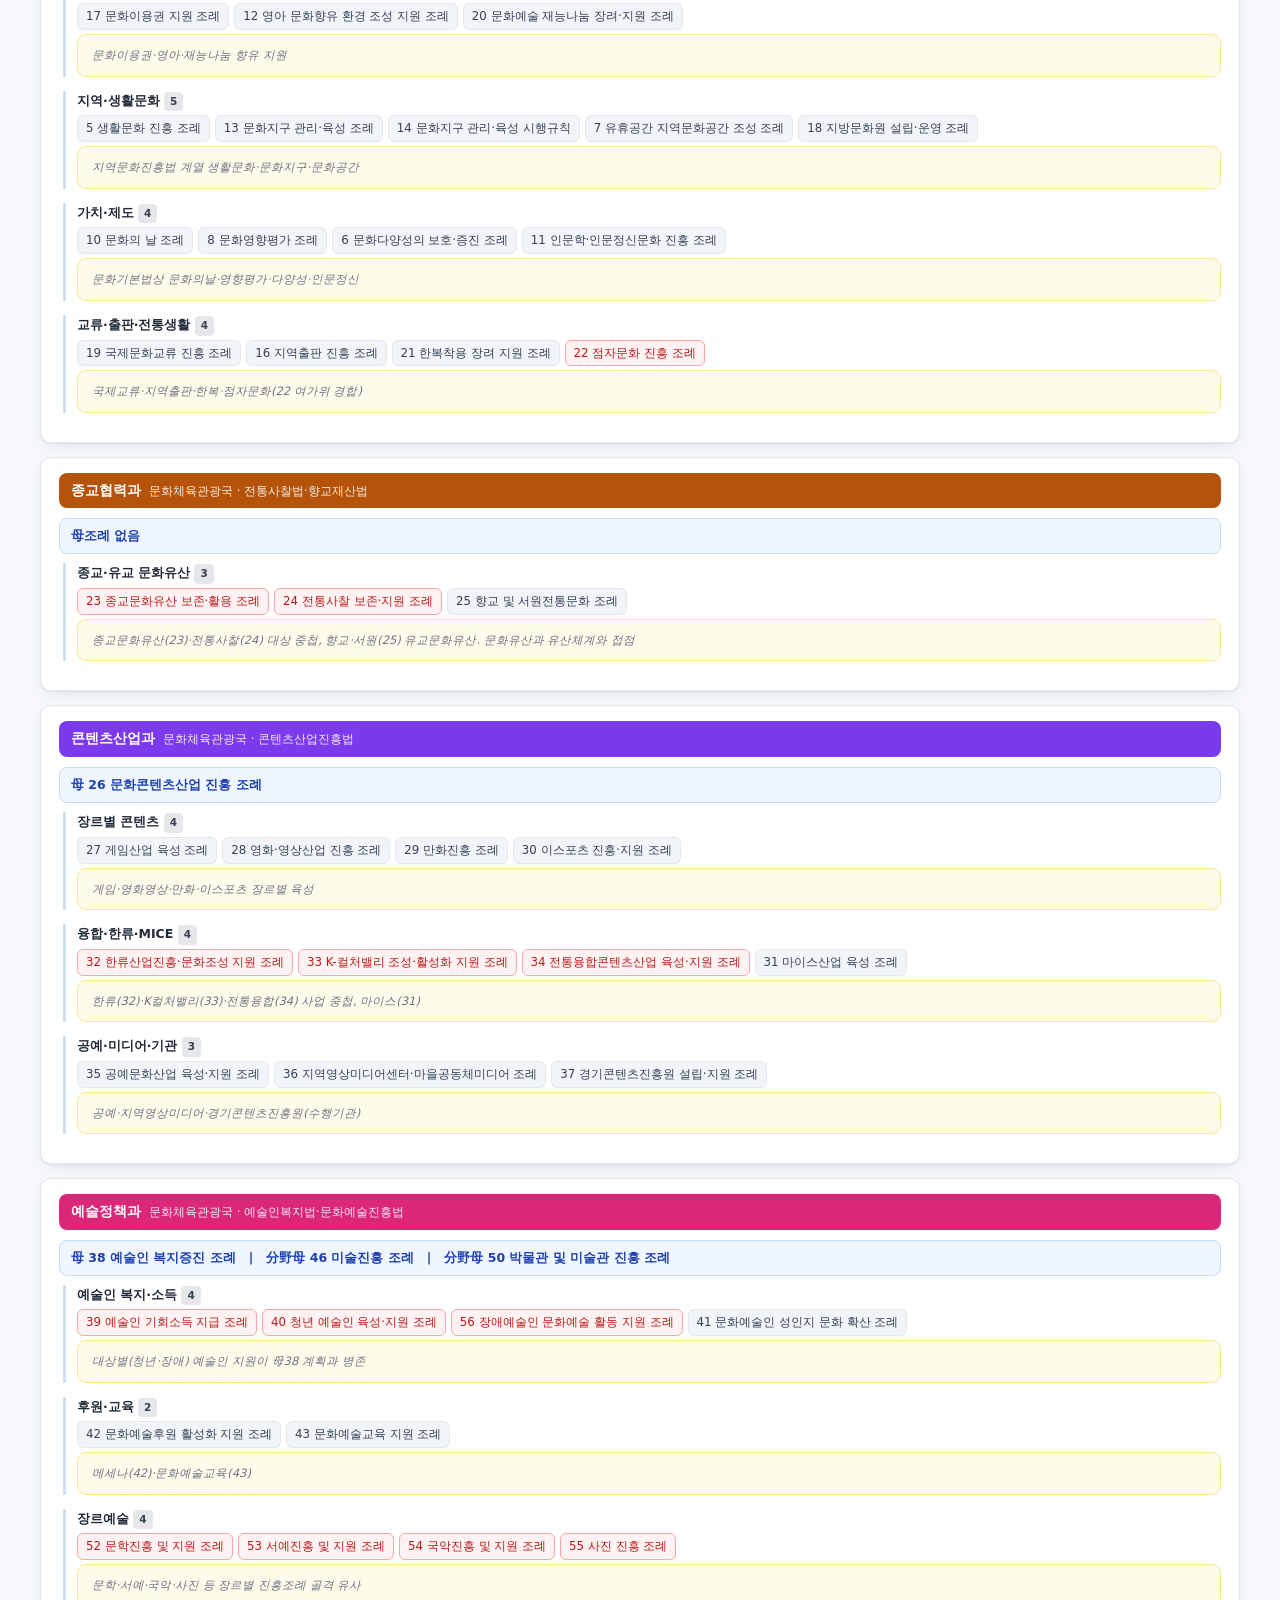
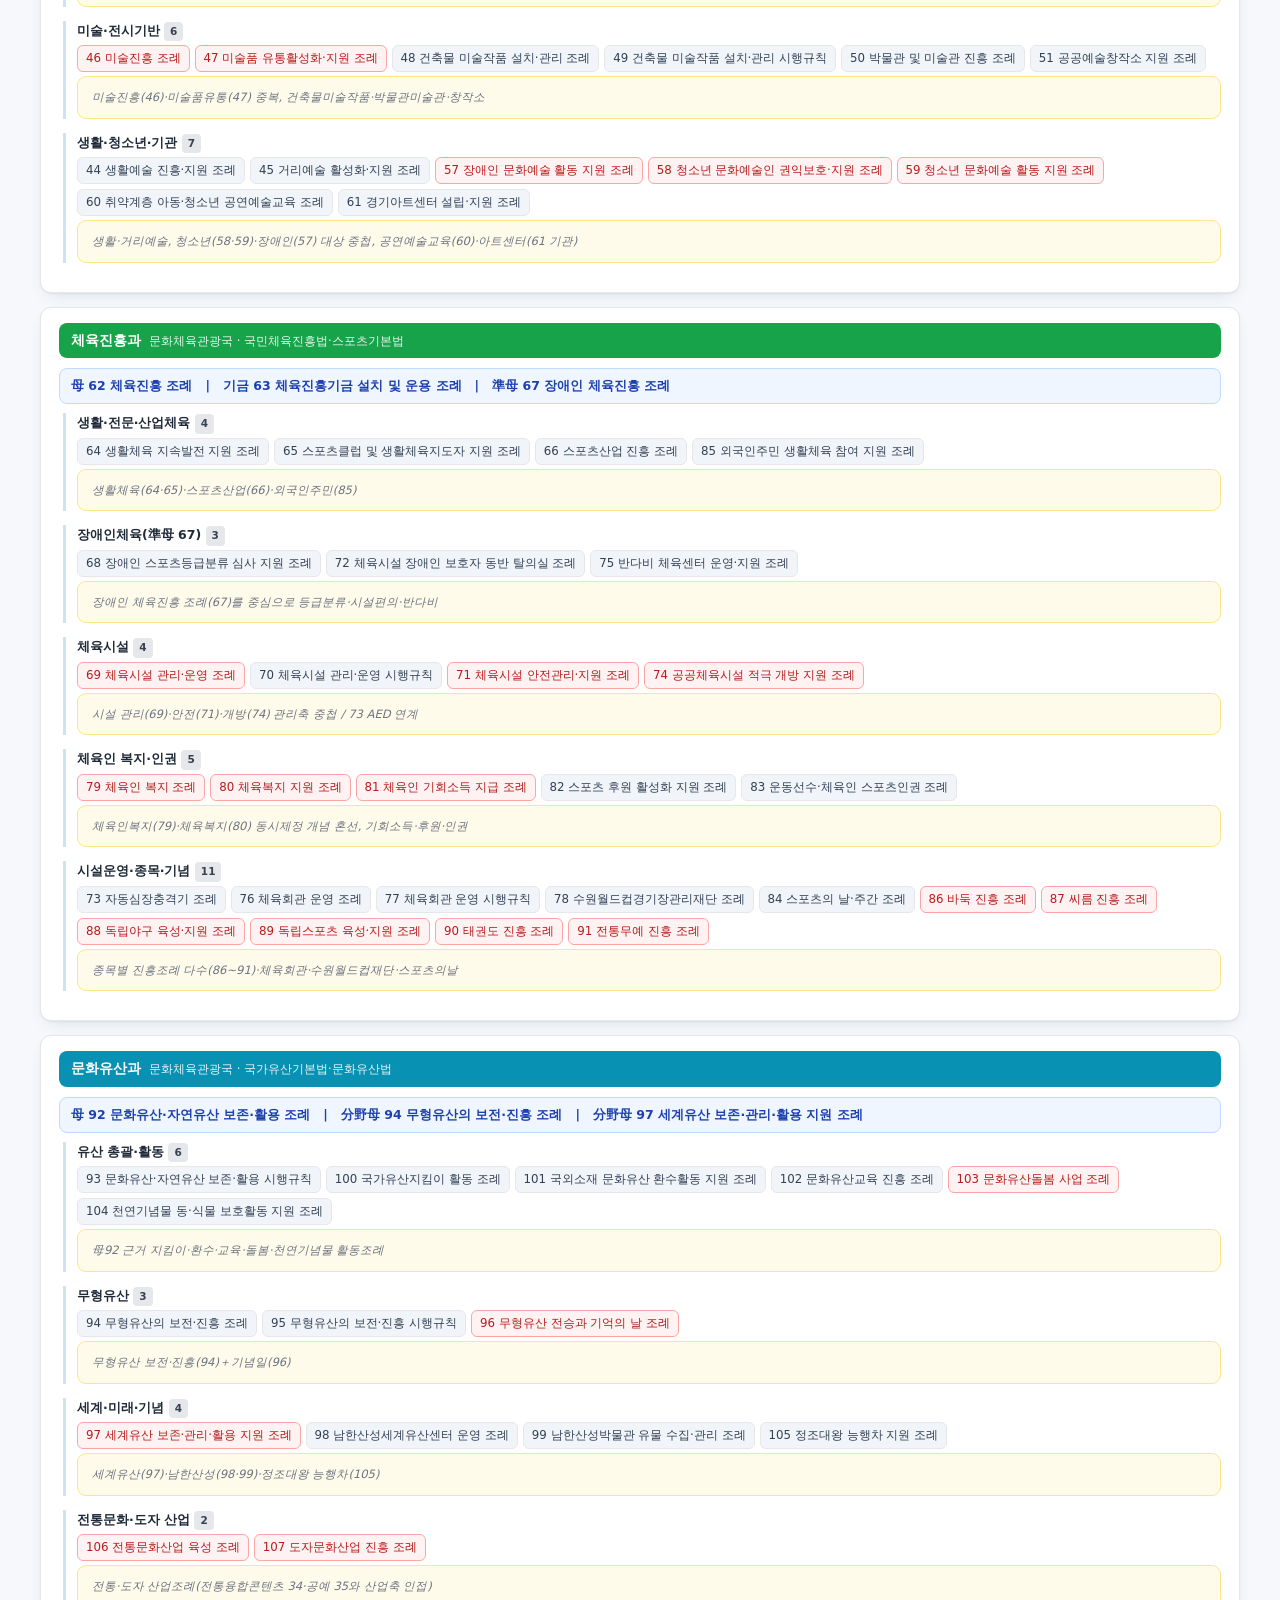
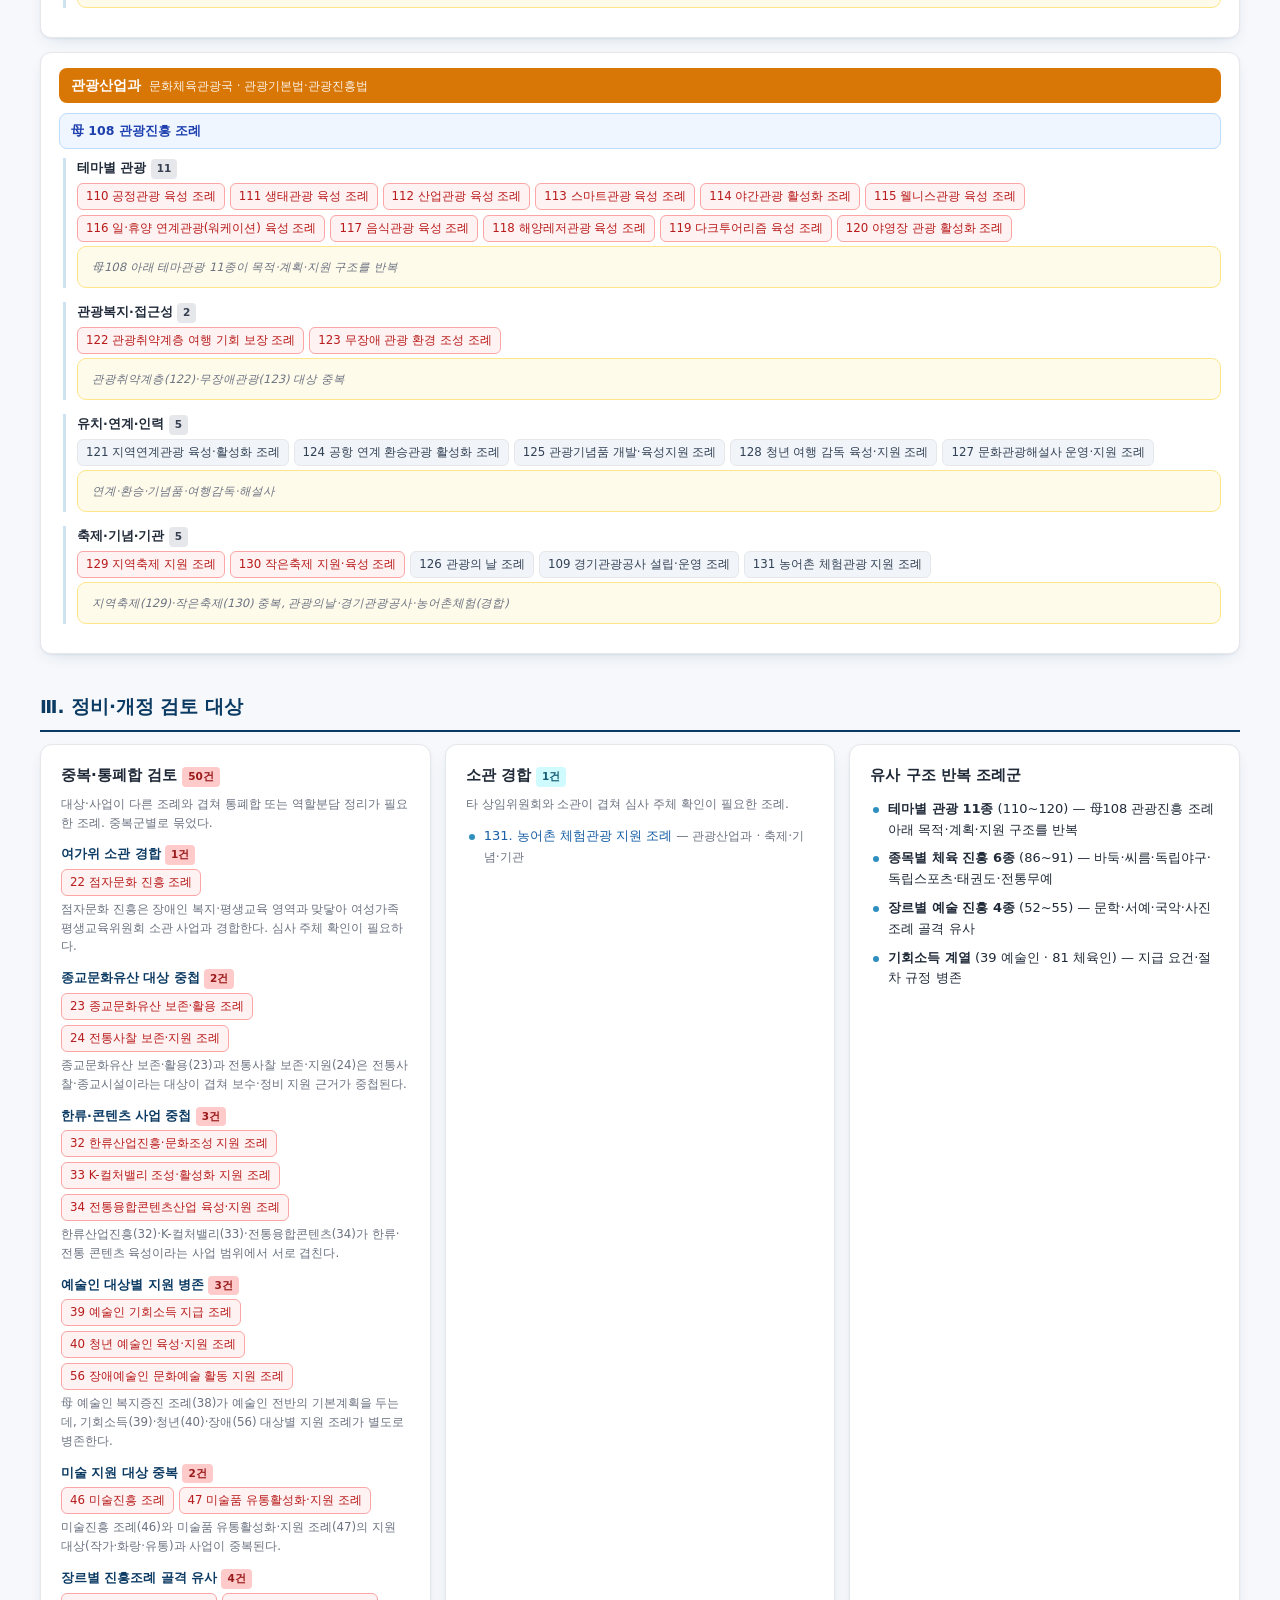
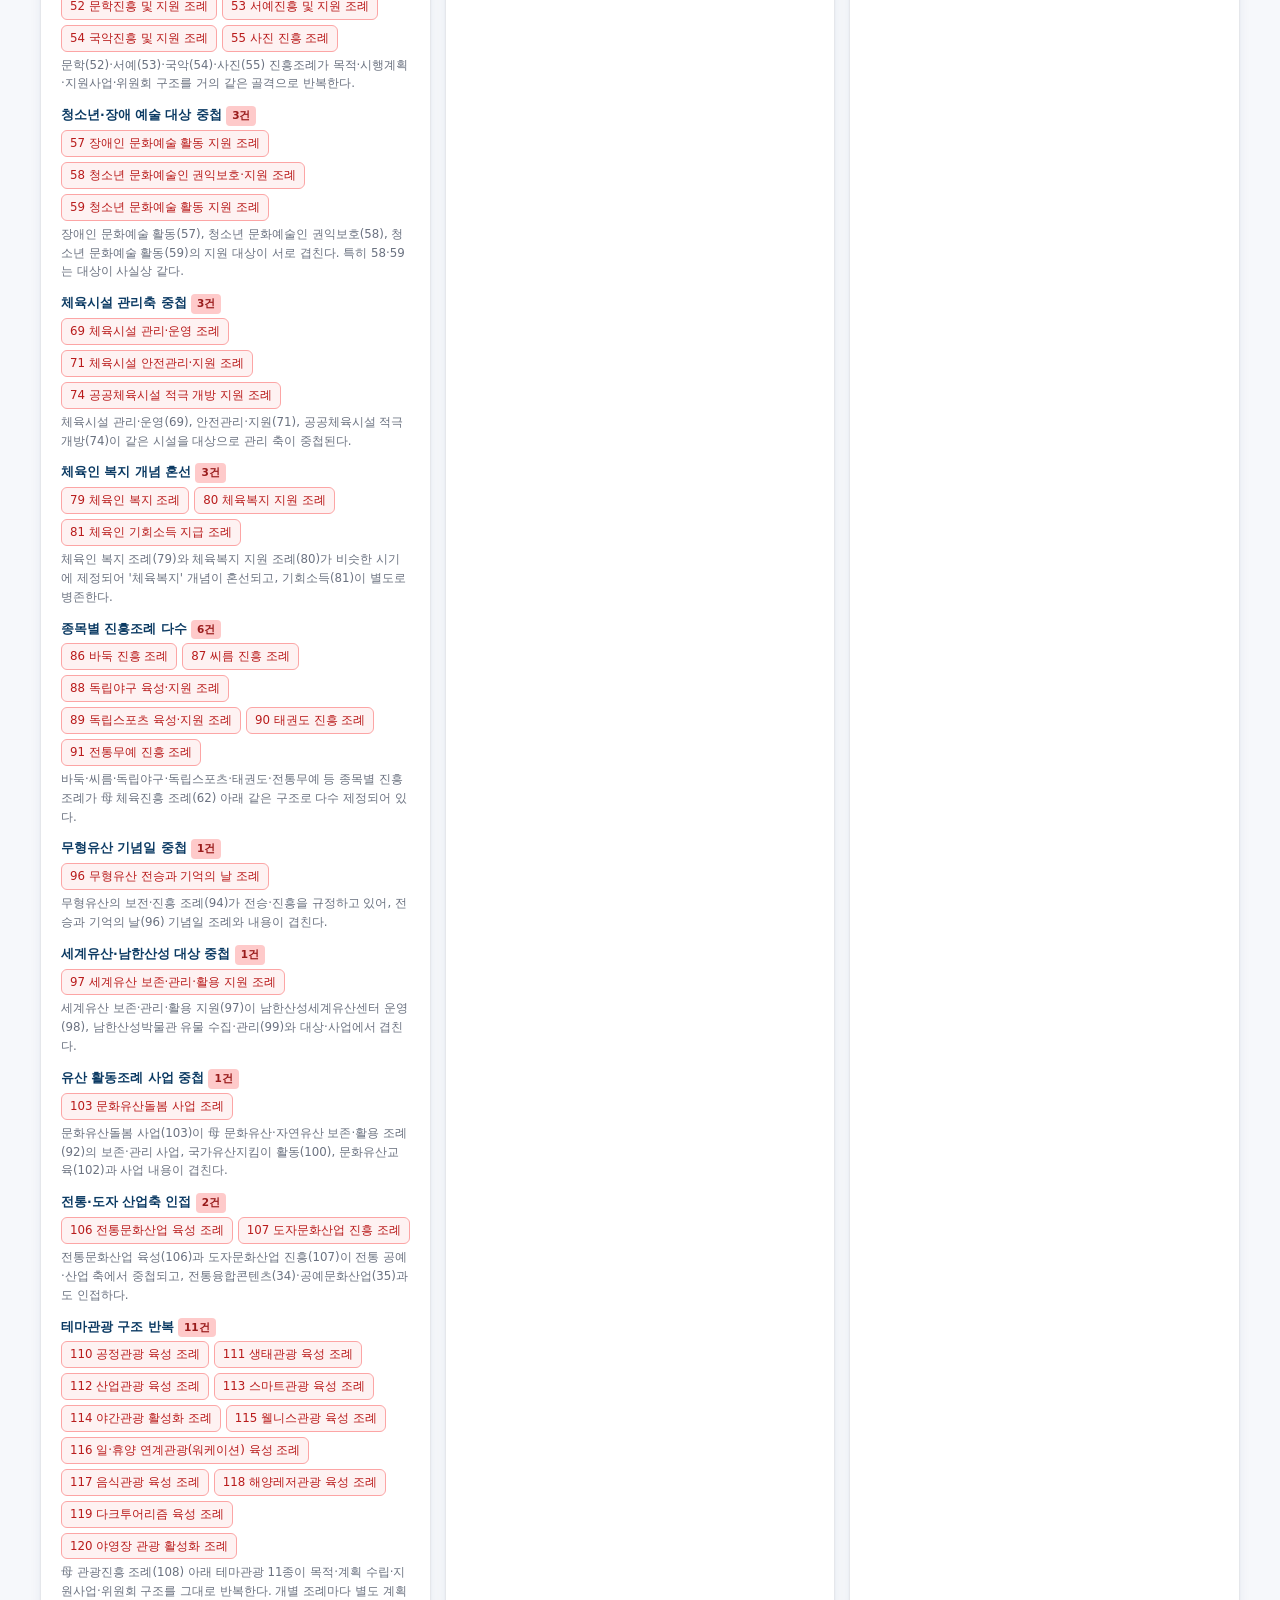
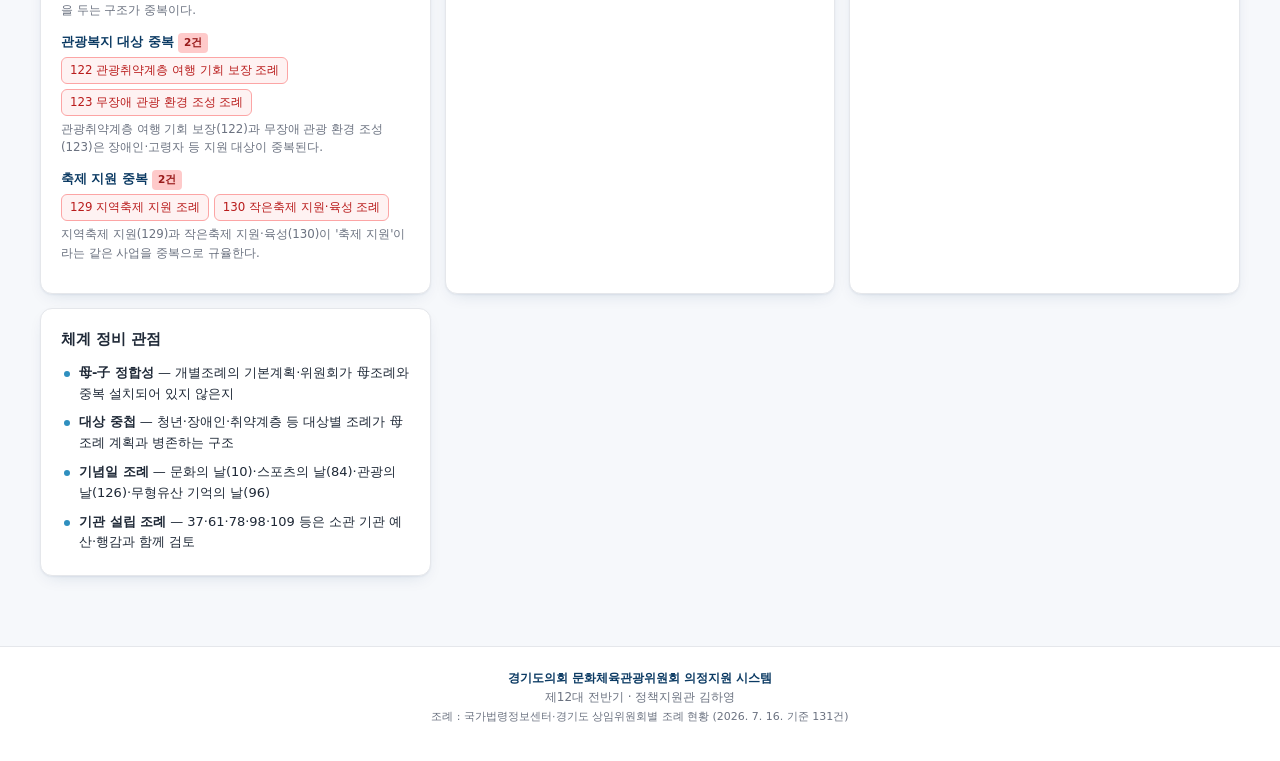
==== commit 2319bbbd: "feat: 중복 조례 사유 툴팁 + 의원 사진 중복 표시에 마우스를 올리면(휴대폰은 누르면) 어떤 조례와 왜 겹치는지 표시. - 중복 50건을 17개 중복군으로 묶고 군별 사유·겹" ====
--- a/maptree.html
+++ b/maptree.html
@@ -57,6 +57,7 @@
   <h2 class="sec">Ⅱ. 과별 주제군 관계도 <small>母조례 ↔ 개별조례 ↔ 상위법</small></h2>
   <div class="note">
     빨간 테두리 <span class="chip dup">항목</span>은 다른 조례와 대상·사업이 <b>중복·유사</b>하여 통폐합·역할분담 검토가 필요한 조례다.
+    <b>칩에 마우스를 올리면(휴대폰은 누르면) 어떤 조례와 왜 겹치는지</b> 나온다.
     조례명을 누르면 국가법령정보센터 자치법규 검색으로 연결된다.
   </div>
   <div id="trees"></div>
@@ -101,7 +102,7 @@
         <div class="branch">
           <div class="bh">${g.group} <span class="tag grey">${g.ids.length}</span></div>
           <div class="chips">${g.ids.map(n=>{const o=by(n);
-            return `<span class="chip ${o.dup?'dup':''}"><a href="${lawURL(o.name)}" target="_blank" rel="noopener">${n} ${o.name}</a></span>`;
+            return `<span class="chip ${o.dup?'dup':''}"${o.dup?` tabindex="0" data-tip="${esc(dupTip(o,ORD))}"`:''}><a href="${lawURL(o.name)}" target="_blank" rel="noopener">${n} ${o.name}</a></span>`;
           }).join('')}</div>
           ${g.note ? `<div class="note">${g.note}</div>` : ''}
         </div>`).join('')}
@@ -112,10 +113,17 @@
   review.innerHTML = `
     <div class="card">
       <h3 class="sub" style="margin-top:0">중복·통폐합 검토 <span class="tag dup">${dup.length}건</span></h3>
-      <p class="muted" style="margin-bottom:8px">대상·사업이 다른 조례와 겹쳐 통폐합 또는 역할분담 정리가 필요한 조례.</p>
-      <ul class="tick">${dup.map(o=>
-        `<li><a href="${lawURL(o.name)}" target="_blank" rel="noopener">${o.no}. ${o.name}</a>
-         <span class="muted">— ${o.dept} · ${o.group}</span></li>`).join('') || '<li class="muted">해당 없음</li>'}</ul>
+      <p class="muted" style="margin-bottom:8px">대상·사업이 다른 조례와 겹쳐 통폐합 또는 역할분담 정리가 필요한 조례.
+        중복군별로 묶었다.</p>
+      ${(()=>{const gs={};dup.forEach(o=>(gs[o.dupGroup||'기타']=gs[o.dupGroup||'기타']||[]).push(o));
+        return Object.entries(gs).map(([name,list])=>`
+          <div style="margin:10px 0 12px">
+            <div style="font-size:12.5px;font-weight:700;color:var(--navy)">${name}
+              <span class="tag dup">${list.length}건</span></div>
+            <div class="chips" style="margin:4px 0">${list.map(o=>
+              `<span class="chip dup"><a href="${lawURL(o.name)}" target="_blank" rel="noopener">${o.no} ${o.name}</a></span>`).join('')}</div>
+            <div class="muted" style="font-size:11.8px">${list[0].dupWhy||''}</div>
+          </div>`).join('');})()}
     </div>
     <div class="card">
       <h3 class="sub" style="margin-top:0">소관 경합 <span class="tag comp">${comp.length}건</span></h3>
@@ -142,6 +150,7 @@
         <li><b>기관 설립 조례</b> — 37·61·78·98·109 등은 소관 기관 예산·행감과 함께 검토</li>
       </ul>
     </div>`;
+  initTips();
 })();
 </script>
 </body>
--- a/assets/site.css
+++ b/assets/site.css
@@ -194,3 +194,16 @@
 .links a.off:hover{transform:none;border-color:var(--line)}
 .links a.off em{display:block;font-size:10.5px;color:var(--amber);font-style:normal;font-weight:700;margin-top:3px}
 .budget-note{background:#eff6ff;border-color:#bfdbfe;color:#1e40af}
+
+/* ── 툴팁 ── */
+[data-tip]{cursor:help}
+.tip{position:absolute;z-index:200;max-width:360px;background:#0f2b47;color:#eaf3fb;
+  font-size:12.2px;line-height:1.6;padding:10px 13px;border-radius:9px;
+  box-shadow:0 10px 30px -8px rgba(4,22,40,.65);opacity:0;visibility:hidden;
+  transition:opacity .12s;pointer-events:none;white-space:normal;left:0;top:0}
+.tip.on{opacity:1;visibility:visible}
+.tip em{display:block;font-style:normal;font-weight:800;color:#ffd79a;
+  font-size:11.5px;letter-spacing:.02em;margin-bottom:4px}
+.tip b{color:#9ecbf0;font-size:11px;font-weight:700}
+.tip hr{border:0;border-top:1px solid rgba(255,255,255,.18);margin:7px 0 6px}
+@media print{.tip{display:none}}
